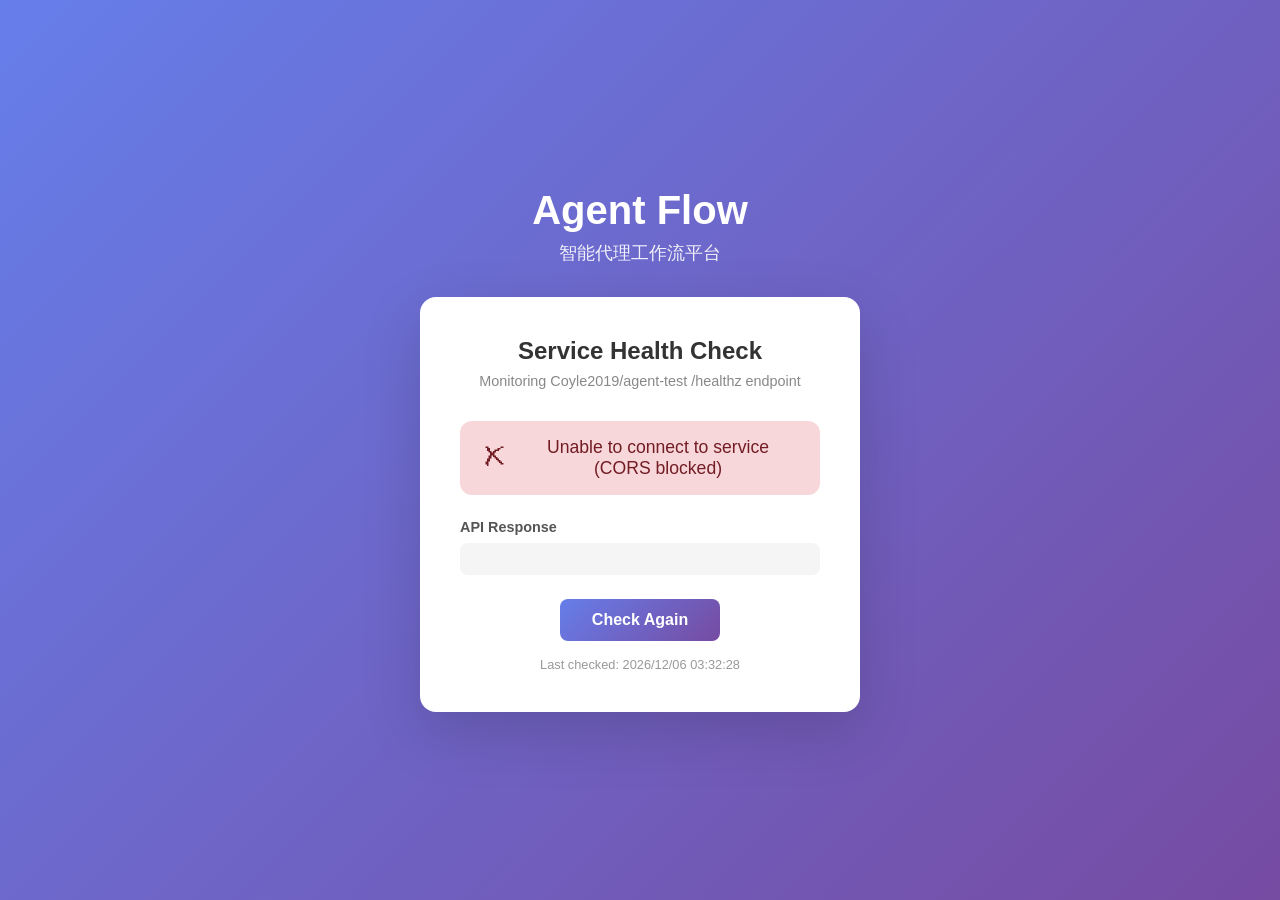
==== health.html @ 056e6e61 "Team Flow changes for Coyle2019/agent-flow issue #53" ====
<!DOCTYPE html>
<html lang="zh-CN">
<head>
    <meta charset="UTF-8">
    <meta name="viewport" content="width=device-width, initial-scale=1.0">
    <title>Service Health Check - Agent Flow</title>
    <link rel="stylesheet" href="styles.css">
</head>
<body>
    <div class="container">
        <header>
            <h1>Agent Flow</h1>
            <p class="subtitle">智能代理工作流平台</p>
        </header>
        
        <main>
            <div class="health-card">
                <h2>Service Health Check</h2>
                <p class="subtitle-text">Monitoring Coyle2019/agent-test /healthz endpoint</p>
                
                <div id="statusContainer" class="status-container">
                    <div id="loadingState" class="status-badge loading">
                        <span class="spinner"></span>
                        <span>Checking service status...</span>
                    </div>
                    
                    <div id="successState" class="status-badge success hidden">
                        <span class="icon">✓</span>
                        <span>Service is healthy</span>
                    </div>
                    
                    <div id="errorState" class="status-badge error hidden">
                        <span class="icon">✗</span>
                        <span id="errorMessage">Unable to connect to service</span>
                    </div>
                </div>
                
                <div id="responseSection" class="response-section hidden">
                    <h3>API Response</h3>
                    <pre id="responseData" class="response-data"></pre>
                </div>
                
                <button id="refreshBtn" class="btn-refresh">Check Again</button>
                
                <p id="timestamp" class="timestamp"></p>
            </div>
        </main>
    </div>
    
    <script>
        const API_ENDPOINT = 'https://api.coyle2019.com/healthz';
        const TIMEOUT_MS = 10000;
        
        const loadingState = document.getElementById('loadingState');
        const successState = document.getElementById('successState');
        const errorState = document.getElementById('errorState');
        const errorMessage = document.getElementById('errorMessage');
        const responseSection = document.getElementById('responseSection');
        const responseData = document.getElementById('responseData');
        const refreshBtn = document.getElementById('refreshBtn');
        const timestamp = document.getElementById('timestamp');
        
        function showState(state) {
            loadingState.classList.add('hidden');
            successState.classList.add('hidden');
            errorState.classList.add('hidden');
            responseSection.classList.add('hidden');
            
            if (state === 'loading') {
                loadingState.classList.remove('hidden');
            } else if (state === 'success') {
                successState.classList.remove('hidden');
                responseSection.classList.remove('hidden');
            } else if (state === 'error') {
                errorState.classList.remove('hidden');
            }
        }
        
        function formatTime(date) {
            return date.toLocaleString('zh-CN', {
                year: 'numeric',
                month: '2-digit',
                day: '2-digit',
                hour: '2-digit',
                minute: '2-digit',
                second: '2-digit'
            });
        }
        
        async function checkHealth() {
            showState('loading');
            responseData.textContent = '';
            
            const controller = new AbortController();
            const timeoutId = setTimeout(() => controller.abort(), TIMEOUT_MS);
            
            try {
                const response = await fetch(API_ENDPOINT, {
                    method: 'GET',
                    signal: controller.signal
                });
                
                clearTimeout(timeoutId);
                
                const data = await response.text().catch(() => '');
                
                if (response.ok) {
                    showState('success');
                    responseData.textContent = data || '{ "status": "ok" }';
                } else {
                    showState('error');
                    errorMessage.textContent = `Service returned status ${response.status}`;
                    responseData.textContent = data;
                    responseSection.classList.remove('hidden');
                }
            } catch (error) {
                clearTimeout(timeoutId);
                showState('error');
                
                if (error.name === 'AbortError') {
                    errorMessage.textContent = 'Request timeout after 10 seconds';
                } else if (!navigator.onLine) {
                    errorMessage.textContent = 'No internet connection';
                } else {
                    errorMessage.textContent = 'Unable to connect to service (CORS blocked)';
                }
            }
            
            timestamp.textContent = 'Last checked: ' + formatTime(new Date());
        }
        
        refreshBtn.addEventListener('click', checkHealth);
        
        checkHealth();
    </script>
</body>
</html>
---- styles.css ----
* {
    margin: 0;
    padding: 0;
    box-sizing: border-box;
}

body {
    font-family: -apple-system, BlinkMacSystemFont, 'Segoe UI', Roboto, 'Helvetica Neue', Arial, sans-serif;
    background: linear-gradient(135deg, #667eea 0%, #764ba2 100%);
    min-height: 100vh;
    display: flex;
    align-items: center;
    justify-content: center;
    padding: 20px;
}

.container {
    width: 100%;
    max-width: 440px;
}

header {
    text-align: center;
    margin-bottom: 32px;
    color: white;
}

header h1 {
    font-size: 2.5rem;
    font-weight: 700;
    margin-bottom: 8px;
}

header .subtitle {
    font-size: 1.1rem;
    opacity: 0.9;
}

.register-card {
    background: white;
    border-radius: 16px;
    padding: 40px;
    box-shadow: 0 20px 60px rgba(0, 0, 0, 0.15);
}

.register-card h2 {
    font-size: 1.5rem;
    color: #333;
    text-align: center;
    margin-bottom: 32px;
}

.form-group {
    margin-bottom: 20px;
    position: relative;
}

.form-group label {
    display: block;
    font-size: 0.9rem;
    color: #555;
    margin-bottom: 8px;
    font-weight: 500;
}

.form-group input {
    width: 100%;
    padding: 12px 16px;
    font-size: 1rem;
    border: 2px solid #e0e0e0;
    border-radius: 8px;
    transition: border-color 0.2s, box-shadow 0.2s;
    outline: none;
}

.form-group input:focus {
    border-color: #667eea;
    box-shadow: 0 0 0 3px rgba(102, 126, 234, 0.1);
}

.form-group input.invalid {
    border-color: #e74c3c;
}

.form-group input.invalid:focus {
    box-shadow: 0 0 0 3px rgba(231, 76, 60, 0.1);
}

.error-message {
    display: block;
    font-size: 0.8rem;
    color: #e74c3c;
    margin-top: 4px;
    min-height: 1.2em;
}

.toggle-password {
    position: absolute;
    right: 12px;
    top: 34px;
    background: none;
    border: none;
    color: #667eea;
    font-size: 0.85rem;
    cursor: pointer;
    padding: 4px 8px;
}

.alert {
    padding: 12px 16px;
    border-radius: 8px;
    margin-bottom: 20px;
    font-size: 0.9rem;
}

.alert.hidden {
    display: none;
}

.alert.success {
    background: #d4edda;
    color: #155724;
    border: 1px solid #c3e6cb;
}

.alert.error {
    background: #f8d7da;
    color: #721c24;
    border: 1px solid #f5c6cb;
}

.btn-submit {
    width: 100%;
    padding: 14px;
    font-size: 1rem;
    font-weight: 600;
    color: white;
    background: linear-gradient(135deg, #667eea 0%, #764ba2 100%);
    border: none;
    border-radius: 8px;
    cursor: pointer;
    transition: transform 0.1s, opacity 0.2s;
}

.btn-submit:hover:not(:disabled) {
    transform: translateY(-1px);
}

.btn-submit:active:not(:disabled) {
    transform: translateY(0);
}

.btn-submit:disabled {
    opacity: 0.6;
    cursor: not-allowed;
}

.login-link {
    text-align: center;
    margin-top: 24px;
    font-size: 0.9rem;
    color: #666;
}

.login-link a {
    color: #667eea;
    text-decoration: none;
    font-weight: 500;
}

.login-link a:hover {
    text-decoration: underline;
}

/* Health Check Page Styles */
.health-card {
    background: white;
    border-radius: 16px;
    padding: 40px;
    box-shadow: 0 20px 60px rgba(0, 0, 0, 0.15);
    text-align: center;
}

.health-card h2 {
    font-size: 1.5rem;
    color: #333;
    margin-bottom: 8px;
}

.health-card .subtitle-text {
    font-size: 0.9rem;
    color: #888;
    margin-bottom: 32px;
}

.status-container {
    margin-bottom: 24px;
}

.status-badge {
    display: flex;
    align-items: center;
    justify-content: center;
    gap: 12px;
    padding: 16px 24px;
    border-radius: 12px;
    font-size: 1.1rem;
    font-weight: 500;
}

.status-badge.hidden {
    display: none;
}

.status-badge.loading {
    background: #f0f4ff;
    color: #667eea;
}

.status-badge.success {
    background: #d4edda;
    color: #155724;
}

.status-badge.error {
    background: #f8d7da;
    color: #721c24;
}

.status-badge .icon {
    font-size: 1.5rem;
}

.spinner {
    width: 20px;
    height: 20px;
    border: 3px solid #e0e0e0;
    border-top-color: #667eea;
    border-radius: 50%;
    animation: spin 1s linear infinite;
}

@keyframes spin {
    to { transform: rotate(360deg); }
}

.response-section {
    margin: 24px 0;
    text-align: left;
}

.response-section h3 {
    font-size: 0.9rem;
    color: #555;
    margin-bottom: 8px;
}

.response-data {
    background: #f5f5f5;
    border-radius: 8px;
    padding: 16px;
    font-size: 0.85rem;
    font-family: 'Monaco', 'Menlo', monospace;
    color: #333;
    overflow-x: auto;
    white-space: pre-wrap;
    word-break: break-all;
}

.btn-refresh {
    padding: 12px 32px;
    font-size: 1rem;
    font-weight: 600;
    color: white;
    background: linear-gradient(135deg, #667eea 0%, #764ba2 100%);
    border: none;
    border-radius: 8px;
    cursor: pointer;
    transition: transform 0.1s, opacity 0.2s;
}

.btn-refresh:hover {
    transform: translateY(-1px);
}

.btn-refresh:active {
    transform: translateY(0);
}

.timestamp {
    margin-top: 16px;
    font-size: 0.8rem;
    color: #999;
}

@media (max-width: 480px) {
    .register-card, .health-card {
        padding: 24px;
    }
    
    header h1 {
        font-size: 2rem;
    }
}
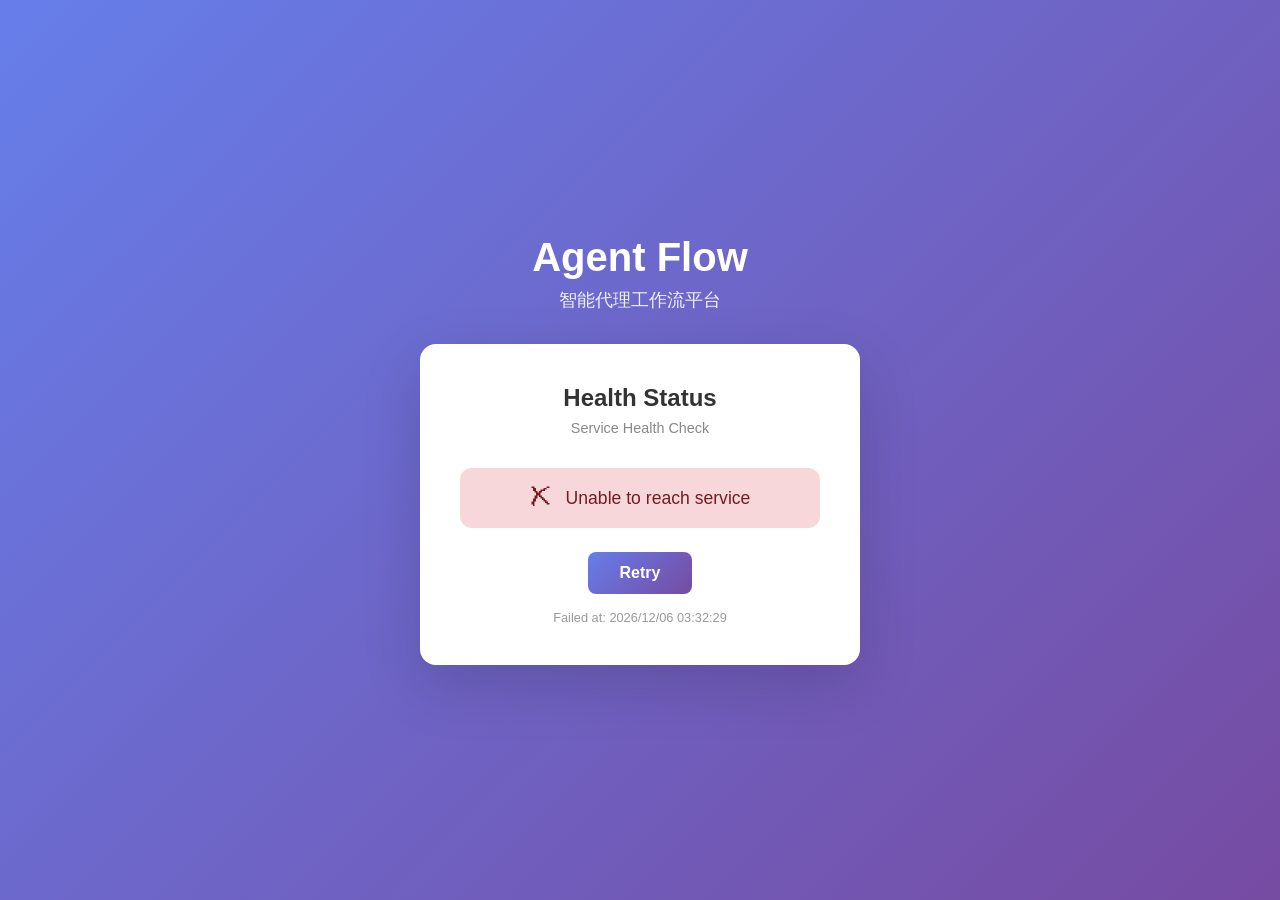
==== commit 1ee08f0b: "Team Flow changes for Coyle2019/agent-flow issue #67" ====
--- a/health.html
+++ b/health.html
@@ -3,7 +3,7 @@
 <head>
     <meta charset="UTF-8">
     <meta name="viewport" content="width=device-width, initial-scale=1.0">
-    <title>Service Health Check - Agent Flow</title>
+    <title>Health Status - Agent Flow</title>
     <link rel="stylesheet" href="styles.css">
 </head>
 <body>
@@ -15,32 +15,32 @@
         
         <main>
             <div class="health-card">
-                <h2>Service Health Check</h2>
-                <p class="subtitle-text">Monitoring Coyle2019/agent-test /healthz endpoint</p>
+                <h2>Health Status</h2>
+                <p class="subtitle-text">Service Health Check</p>
                 
-                <div id="statusContainer" class="status-container">
-                    <div id="loadingState" class="status-badge loading">
-                        <span class="spinner"></span>
-                        <span>Checking service status...</span>
+                <div class="status-container">
+                    <div id="statusLoading" class="status-badge loading">
+                        <div class="spinner"></div>
+                        <span>Checking health...</span>
                     </div>
                     
-                    <div id="successState" class="status-badge success hidden">
+                    <div id="statusSuccess" class="status-badge success hidden">
                         <span class="icon">✓</span>
-                        <span>Service is healthy</span>
+                        <span id="statusText">Service Healthy</span>
                     </div>
                     
-                    <div id="errorState" class="status-badge error hidden">
+                    <div id="statusError" class="status-badge error hidden">
                         <span class="icon">✗</span>
-                        <span id="errorMessage">Unable to connect to service</span>
+                        <span id="errorText">Health Check Failed</span>
                     </div>
                 </div>
                 
                 <div id="responseSection" class="response-section hidden">
-                    <h3>API Response</h3>
+                    <h3>Response Details</h3>
                     <pre id="responseData" class="response-data"></pre>
                 </div>
                 
-                <button id="refreshBtn" class="btn-refresh">Check Again</button>
+                <button id="retryBtn" class="btn-refresh">Retry</button>
                 
                 <p id="timestamp" class="timestamp"></p>
             </div>
@@ -48,36 +48,46 @@
     </div>
     
     <script>
-        const API_ENDPOINT = 'https://api.coyle2019.com/healthz';
-        const TIMEOUT_MS = 10000;
-        
-        const loadingState = document.getElementById('loadingState');
-        const successState = document.getElementById('successState');
-        const errorState = document.getElementById('errorState');
-        const errorMessage = document.getElementById('errorMessage');
+        const statusLoading = document.getElementById('statusLoading');
+        const statusSuccess = document.getElementById('statusSuccess');
+        const statusError = document.getElementById('statusError');
+        const statusText = document.getElementById('statusText');
+        const errorText = document.getElementById('errorText');
         const responseSection = document.getElementById('responseSection');
         const responseData = document.getElementById('responseData');
-        const refreshBtn = document.getElementById('refreshBtn');
+        const retryBtn = document.getElementById('retryBtn');
         const timestamp = document.getElementById('timestamp');
         
-        function showState(state) {
-            loadingState.classList.add('hidden');
-            successState.classList.add('hidden');
-            errorState.classList.add('hidden');
+        let abortController = null;
+        let isFetching = false;
+        
+        function hideAllStates() {
+            statusLoading.classList.add('hidden');
+            statusSuccess.classList.add('hidden');
+            statusError.classList.add('hidden');
             responseSection.classList.add('hidden');
-            
-            if (state === 'loading') {
-                loadingState.classList.remove('hidden');
-            } else if (state === 'success') {
-                successState.classList.remove('hidden');
-                responseSection.classList.remove('hidden');
-            } else if (state === 'error') {
-                errorState.classList.remove('hidden');
-            }
         }
         
-        function formatTime(date) {
-            return date.toLocaleString('zh-CN', {
+        function showLoading() {
+            hideAllStates();
+            statusLoading.classList.remove('hidden');
+        }
+        
+        function showSuccess(status) {
+            hideAllStates();
+            statusSuccess.classList.remove('hidden');
+            statusText.textContent = status || 'Healthy';
+        }
+        
+        function showError(message) {
+            hideAllStates();
+            statusError.classList.remove('hidden');
+            errorText.textContent = message || 'Health Check Failed';
+        }
+        
+        function formatTimestamp() {
+            const now = new Date();
+            return now.toLocaleString('zh-CN', {
                 year: 'numeric',
                 month: '2-digit',
                 day: '2-digit',
@@ -87,51 +97,64 @@
             });
         }
         
-        async function checkHealth() {
-            showState('loading');
-            responseData.textContent = '';
+        async function fetchHealth() {
+            if (isFetching) return;
             
-            const controller = new AbortController();
-            const timeoutId = setTimeout(() => controller.abort(), TIMEOUT_MS);
+            isFetching = true;
+            retryBtn.disabled = true;
+            showLoading();
+            
+            abortController = new AbortController();
+            const timeoutId = setTimeout(() => abortController.abort(), 10000);
             
             try {
-                const response = await fetch(API_ENDPOINT, {
+                const response = await fetch('/healthz', {
                     method: 'GET',
-                    signal: controller.signal
+                    signal: abortController.signal
                 });
                 
                 clearTimeout(timeoutId);
                 
-                const data = await response.text().catch(() => '');
+                const data = await response.json();
                 
                 if (response.ok) {
-                    showState('success');
-                    responseData.textContent = data || '{ "status": "ok" }';
+                    const statusValue = data.status || 'Healthy';
+                    showSuccess(statusValue);
+                    
+                    responseSection.classList.remove('hidden');
+                    responseData.textContent = JSON.stringify(data, null, 2);
+                    timestamp.textContent = 'Last checked: ' + formatTimestamp();
                 } else {
-                    showState('error');
-                    errorMessage.textContent = `Service returned status ${response.status}`;
-                    responseData.textContent = data;
-                    responseSection.classList.remove('hidden');
+                    const errorMsg = data.message || `HTTP ${response.status}`;
+                    showError('Health Check Failed: ' + errorMsg);
+                    timestamp.textContent = 'Failed at: ' + formatTimestamp();
                 }
             } catch (error) {
                 clearTimeout(timeoutId);
-                showState('error');
+                let errorMessage = 'Unable to reach service';
                 
                 if (error.name === 'AbortError') {
-                    errorMessage.textContent = 'Request timeout after 10 seconds';
-                } else if (!navigator.onLine) {
-                    errorMessage.textContent = 'No internet connection';
-                } else {
-                    errorMessage.textContent = 'Unable to connect to service (CORS blocked)';
+                    errorMessage = 'Connection timeout';
+                } else if (error instanceof TypeError) {
+                    errorMessage = 'Network error';
                 }
+                
+                showError(errorMessage);
+                timestamp.textContent = 'Failed at: ' + formatTimestamp();
+            } finally {
+                clearTimeout(timeoutId);
+                isFetching = false;
+                retryBtn.disabled = false;
             }
-            
-            timestamp.textContent = 'Last checked: ' + formatTime(new Date());
         }
         
-        refreshBtn.addEventListener('click', checkHealth);
+        retryBtn.addEventListener('click', () => {
+            if (!isFetching) {
+                fetchHealth();
+            }
+        });
         
-        checkHealth();
+        fetchHealth();
     </script>
 </body>
 </html>
--- a/styles.css
+++ b/styles.css
@@ -34,6 +34,100 @@
 header .subtitle {
     font-size: 1.1rem;
     opacity: 0.9;
+}
+
+/* Status Panel Styles */
+.status-panel {
+    background: white;
+    border-radius: 12px;
+    padding: 16px 20px;
+    margin-bottom: 16px;
+    box-shadow: 0 4px 12px rgba(0, 0, 0, 0.1);
+}
+
+.status-panel h3 {
+    font-size: 0.9rem;
+    color: #555;
+    margin-bottom: 12px;
+    font-weight: 600;
+}
+
+.status-content {
+    display: flex;
+    flex-direction: column;
+    gap: 8px;
+}
+
+.status-item {
+    display: flex;
+    align-items: center;
+    gap: 8px;
+}
+
+.status-label {
+    font-weight: 500;
+    color: #666;
+    min-width: 70px;
+}
+
+.status-value {
+    color: #333;
+    font-weight: 600;
+}
+
+.status-loading {
+    display: flex;
+    align-items: center;
+    gap: 8px;
+    color: #667eea;
+    font-size: 0.85rem;
+    margin-top: 8px;
+}
+
+.status-loading .spinner-small {
+    width: 14px;
+    height: 14px;
+    border: 2px solid #e0e0e0;
+    border-top-color: #667eea;
+    border-radius: 50%;
+    animation: spin 1s linear infinite;
+}
+
+/* Error Banner Styles */
+.error-banner {
+    display: flex;
+    align-items: center;
+    gap: 10px;
+    background: #f8d7da;
+    color: #721c24;
+    border: 1px solid #f5c6cb;
+    border-radius: 8px;
+    padding: 12px 16px;
+    margin-bottom: 16px;
+    font-size: 0.9rem;
+}
+
+.error-banner.hidden {
+    display: none;
+}
+
+.error-icon {
+    font-size: 1.1rem;
+}
+
+.dismiss-btn {
+    margin-left: auto;
+    background: none;
+    border: none;
+    color: #721c24;
+    font-size: 1.2rem;
+    cursor: pointer;
+    padding: 0 4px;
+    line-height: 1;
+}
+
+.dismiss-btn:hover {
+    opacity: 0.7;
 }
 
 .register-card {
@@ -63,6 +157,12 @@
     font-weight: 500;
 }
 
+.form-group label .optional {
+    font-weight: 400;
+    color: #999;
+    font-size: 0.85rem;
+}
+
 .form-group input {
     width: 100%;
     padding: 12px 16px;
@@ -84,6 +184,14 @@
 
 .form-group input.invalid:focus {
     box-shadow: 0 0 0 3px rgba(231, 76, 60, 0.1);
+}
+
+.form-group input.valid {
+    border-color: #27ae60;
+}
+
+.form-group input.valid:focus {
+    box-shadow: 0 0 0 3px rgba(39, 174, 96, 0.1);
 }
 
 .error-message {
@@ -92,6 +200,49 @@
     color: #e74c3c;
     margin-top: 4px;
     min-height: 1.2em;
+}
+
+.validation-status {
+    display: none;
+    align-items: center;
+    gap: 8px;
+    font-size: 0.85rem;
+    margin-top: 6px;
+    padding: 6px 10px;
+    border-radius: 6px;
+    min-height: 32px;
+}
+
+.validation-status.loading {
+    display: flex;
+    background: #f0f4ff;
+    color: #667eea;
+}
+
+.validation-status.success {
+    display: flex;
+    background: #d4edda;
+    color: #155724;
+}
+
+.validation-status.error {
+    display: flex;
+    background: #f8d7da;
+    color: #721c24;
+}
+
+.spinner-small {
+    width: 14px;
+    height: 14px;
+    border: 2px solid #e0e0e0;
+    border-top-color: #667eea;
+    border-radius: 50%;
+    animation: spin 1s linear infinite;
+    flex-shrink: 0;
+}
+
+@keyframes spin {
+    to { transform: rotate(360deg); }
 }
 
 .toggle-password {
@@ -240,13 +391,13 @@
     animation: spin 1s linear infinite;
 }
 
-@keyframes spin {
-    to { transform: rotate(360deg); }
-}
-
 .response-section {
     margin: 24px 0;
     text-align: left;
+}
+
+.response-section.hidden {
+    display: none;
 }
 
 .response-section h3 {
@@ -285,6 +436,11 @@
 
 .btn-refresh:active {
     transform: translateY(0);
+}
+
+.btn-refresh:disabled {
+    opacity: 0.6;
+    cursor: not-allowed;
 }
 
 .timestamp {
